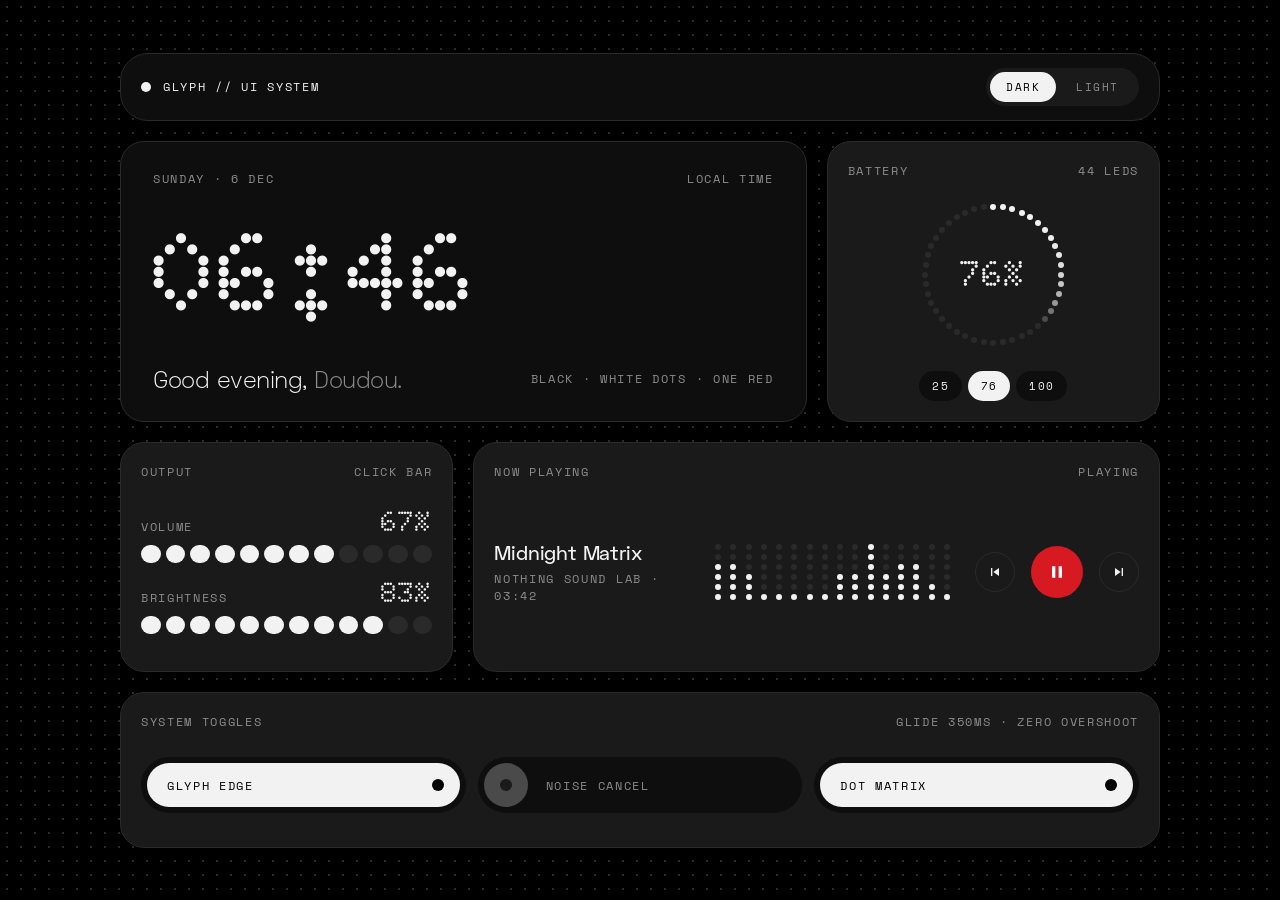
==== index.html @ f69aab37 "docs: enable GitHub Pages live demo link and root redirect" ====
<!DOCTYPE html>
<html lang="zh-CN">
<head>
  <meta charset="UTF-8" />
  <meta http-equiv="refresh" content="0; url=./demo.html" />
  <title>GLYPH UI — Redirecting to Demo</title>
</head>
<body style="background:#000;color:#F2F2F2;font-family:monospace;display:grid;place-items:center;min-height:100vh;margin:0;">
  <a href="./demo.html" style="color:#F2F2F2;">Open GLYPH UI Demo →</a>
</body>
</html>
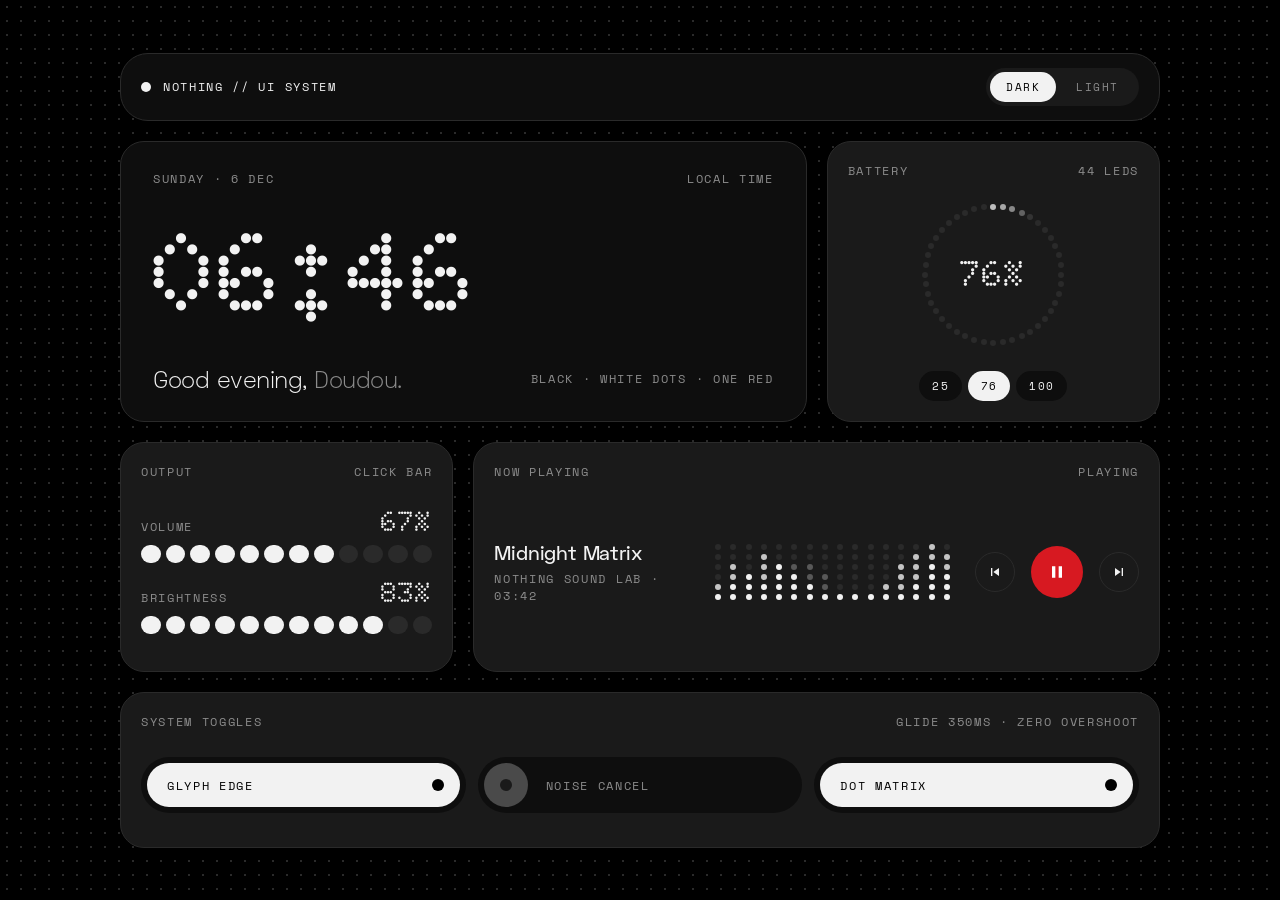
==== commit 56bdfa99: "chore: rename skill and repo to nothing-ui-style" ====
--- a/index.html
+++ b/index.html
@@ -3,9 +3,9 @@
 <head>
   <meta charset="UTF-8" />
   <meta http-equiv="refresh" content="0; url=./demo.html" />
-  <title>GLYPH UI — Redirecting to Demo</title>
+  <title>NOTHING UI — Redirecting to Demo</title>
 </head>
 <body style="background:#000;color:#F2F2F2;font-family:monospace;display:grid;place-items:center;min-height:100vh;margin:0;">
-  <a href="./demo.html" style="color:#F2F2F2;">Open GLYPH UI Demo →</a>
+  <a href="./demo.html" style="color:#F2F2F2;">Open NOTHING UI Demo →</a>
 </body>
 </html>
